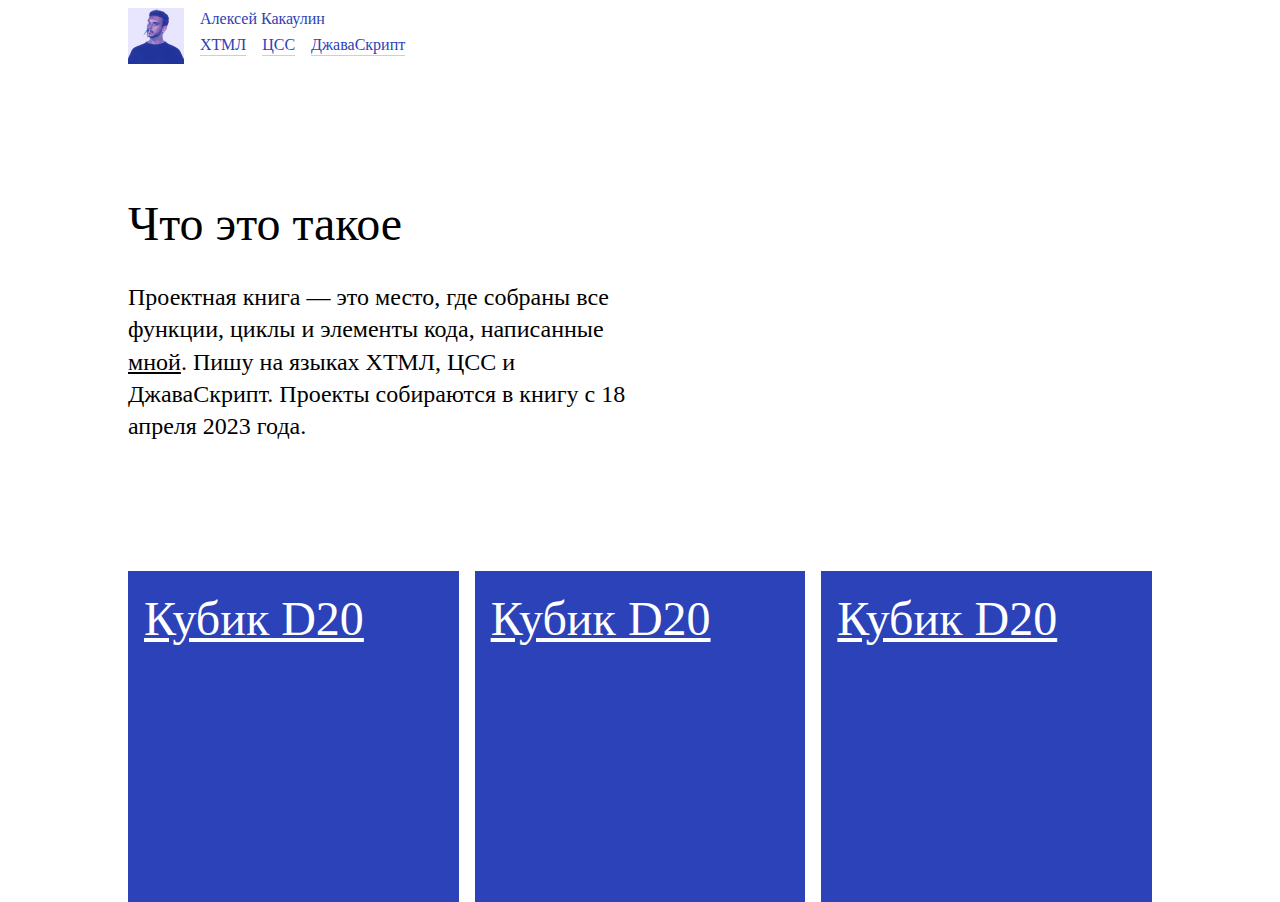
==== index.html @ 95527dc7 "Update index.html" ====
<!DOCTYPE HTML>
<html lang="ru">

    <head>
        <meta name="viewport" content="width=device-width, initial-scale=1">
        <meta charset="utf-8">
        <link rel="stylesheet" href="./style.css">
        <script src="./script.js"></script>

    </head>

    <body>

        <div class="header">

            <img src="./img/kakaulin-picture.png" class="avatar-pic">

            <div class="header-links">

                <p><b>Алексей Какаулин</b></p>

                <ul>
                    <li>ХТМЛ</li>
                    <li>ЦСС</li>
                    <li>ДжаваСкрипт</li>
                </ul>

            </div>

        </div>

        <div class="about-block">

            <h1>Что это такое</h1>

            <p>Проектная книга — это место, где собраны все функции, циклы и элементы кода, написанные <a href="https://t.me/kakaulin_alexey">мной</a>. Пишу на языках ХТМЛ, ЦСС и ДжаваСкрипт. Проекты собираются в книгу с 18 апреля 2023 года.</p>

        </div>

        <div class="tripple-project-block">
  
            <div class="responsive-block">

                <div class="content">
                    <h1><a href="">Кубик D20</a></h1>
                </div>

            </div>

            <div class="responsive-block">

                <div class="content">
                    <h1><a href="">Кубик D20</a></h1>
                </div>

            </div>

            <div class="responsive-block">

                <div class="content">
                    <h1><a href="">Кубик D20</a></h1>
                </div>

            </div>

        </div>

    </body>

</html>
---- style.css ----
/* Добавление шрифтов на страницу*/

@font-face {
    font-family: SF Mono;
    src: url("fonts/SFMonoLight.ttf");
    font-weight: 300;
    font-display: swap;
}

@font-face {
    font-family: SF Mono;
    src: url("fonts/SFMonoSemibold.ttf");
    font-weight: 700;
    font-display: swap;
}

body {
    margin: 8px 128px 0px 128px;
}

h1 {
    color: #000;
    font-family: SF Mono;
    font-size: 48px;
    font-style: normal;
    font-weight: 300;
    line-height: 135%;
    margin: 0px 0px 16px 0px;
}

p {
    color: #000;
    font-family: SF Mono;
    font-size: 24px;
    font-style: normal;
    font-weight: 300;
    line-height: 135%; /* 32.4px */
}

a {
    color: #000;
}

.header {
    display: flex;
    flex-direction: row;
    gap: 16px;
}

.header p, li {
    color: #2C42B8;
    font-family: SF Mono;
    font-size: 16px;
    font-style: normal;
    font-weight: 300;
    line-height: 135%;
    margin: 0px;
}

.header-links {
    display: flex;
    flex-direction: column;
    row-gap: 4px;
}

.header-links ul {
    list-style: none;
    margin: 0px;
    padding: 0px;
    display: flex;
    flex-direction: row;
    column-gap: 16px;
}

.header-links ul li {
    color: #2C42B8;
    text-decoration: none;
    border-bottom: 1px solid #CCC8FF;
}

.avatar-pic {
    width: 56px;
    height: 56px;
}

.about-block {
    margin-top: 128px;
    width: 50%;
}

.tripple-project-block {
    margin-top: 128px;
    display: flex;
    flex-direction: row;
    gap: 16px;
}

.responsive-block {
    position: relative;
    width: 100%;
}

/* Адаптивный квадратный блок ↓ */

.responsive-block::before {
    content: "";
    display: block;
    padding-top: 100%;
}

.content {
    position: absolute;
    padding: 16px;
    top: 0;
    left: 0;
    right: 0;
    bottom: 0;
    background-color: #2C42B8;
}

.content a {
    color: white;
}

/* Адаптивная верстка ↓ */

@media (max-width: 420px) {

    body {
        margin: 8px 24px 0px 24px;
    }

    .about-block {
        margin-top: 64px;
        width: 100%;
    }

    .tripple-project-block {
        margin-top: 64px;
        flex-direction: column;
    }

    h1 {
        font-size: 24px;
    }

    p {
        font-size: 12px;
    }

}
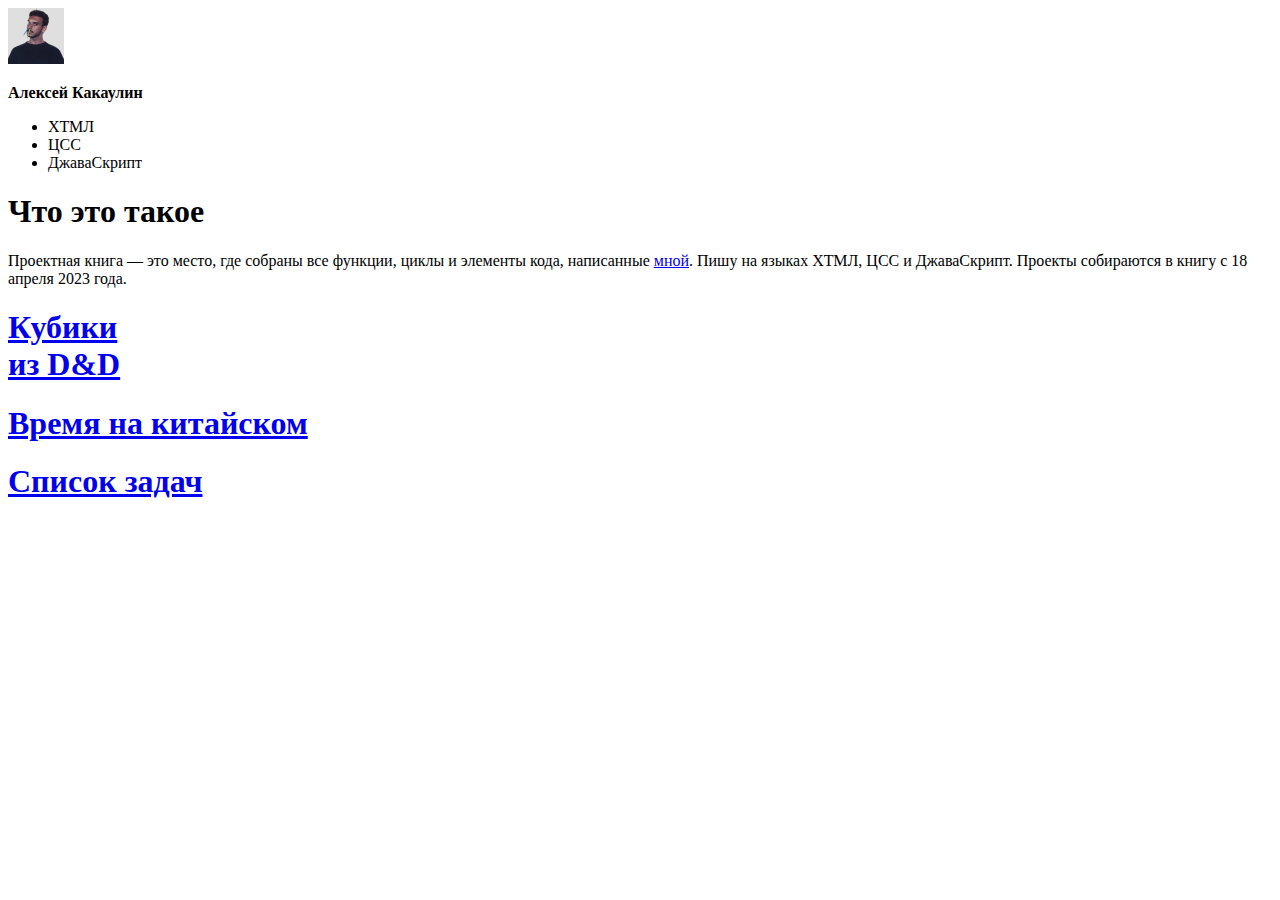
==== commit 40bfd2f2: "Update index.html" ====
--- a/index.html
+++ b/index.html
@@ -2,63 +2,68 @@
 <html lang="ru">
 
     <head>
+
         <meta name="viewport" content="width=device-width, initial-scale=1">
         <meta charset="utf-8">
-        <link rel="stylesheet" href="./style.css">
-        <script src="./script.js"></script>
+        <link rel="stylesheet" href="./styles/style.css">
+        <script src="./scripts/script.js"></script>
 
     </head>
 
     <body>
 
-        <div class="header">
+        <div class="first">
 
-            <img src="./img/kakaulin-picture.png" class="avatar-pic">
+            <div class="first_header">
 
-            <div class="header-links">
+                <a href="/Проектная книга (GitHub)/index.html"><img src="./img/kakaulin-avatar.jpg" class="first_header__avatar"></a>
+    
+                <div class="first_header__links">
+    
+                    <p><b>Алексей Какаулин</b></p>
+    
+                    <ul>
+                        <li>ХТМЛ</li>
+                        <li>ЦСС</li>
+                        <li>ДжаваСкрипт</li>
+                    </ul>
+    
+                </div>
+    
+            </div>
 
-                <p><b>Алексей Какаулин</b></p>
+            <div class="first_about">
 
-                <ul>
-                    <li>ХТМЛ</li>
-                    <li>ЦСС</li>
-                    <li>ДжаваСкрипт</li>
-                </ul>
-
+                <h1>Что это такое</h1>
+    
+                <p>Проектная книга — это место, где собраны все функции, циклы и элементы кода, написанные <a href="https://t.me/kakaulin_alexey">мной</a>. Пишу на языках ХТМЛ, ЦСС и ДжаваСкрипт. Проекты собираются в книгу с 18 апреля 2023 года.</p>
+    
             </div>
 
         </div>
 
-        <div class="about-block">
+        <div class="projects">
+  
+            <div class="projects_block">
 
-            <h1>Что это такое</h1>
-
-            <p>Проектная книга — это место, где собраны все функции, циклы и элементы кода, написанные <a href="https://t.me/kakaulin_alexey">мной</a>. Пишу на языках ХТМЛ, ЦСС и ДжаваСкрипт. Проекты собираются в книгу с 18 апреля 2023 года.</p>
-
-        </div>
-
-        <div class="tripple-project-block">
-  
-            <div class="responsive-block">
-
-                <div class="content">
-                    <h1><a href="">Кубик D20</a></h1>
+                <div class="projects_block__content" id="projects_block__dices">
+                    <h1><a href="/Проектная книга (GitHub)/dices.html">Кубики <br>из D&D</a></h1>
                 </div>
 
             </div>
 
-            <div class="responsive-block">
+            <div class="projects_block">
 
-                <div class="content">
-                    <h1><a href="">Кубик D20</a></h1>
+                <div class="projects_block__content" id="projects_block__chinese-time">
+                    <h1><a href="/Проектная книга (GitHub)/chinese-time.html">Время на китайском</a></h1>
                 </div>
 
             </div>
 
-            <div class="responsive-block">
+            <div class="projects_block">
 
-                <div class="content">
-                    <h1><a href="">Кубик D20</a></h1>
+                <div class="projects_block__content" id="projects_block__task-list">
+                    <h1><a href="/Проектная книга (GitHub)/task-list.html">Список задач</a></h1>
                 </div>
 
             </div>
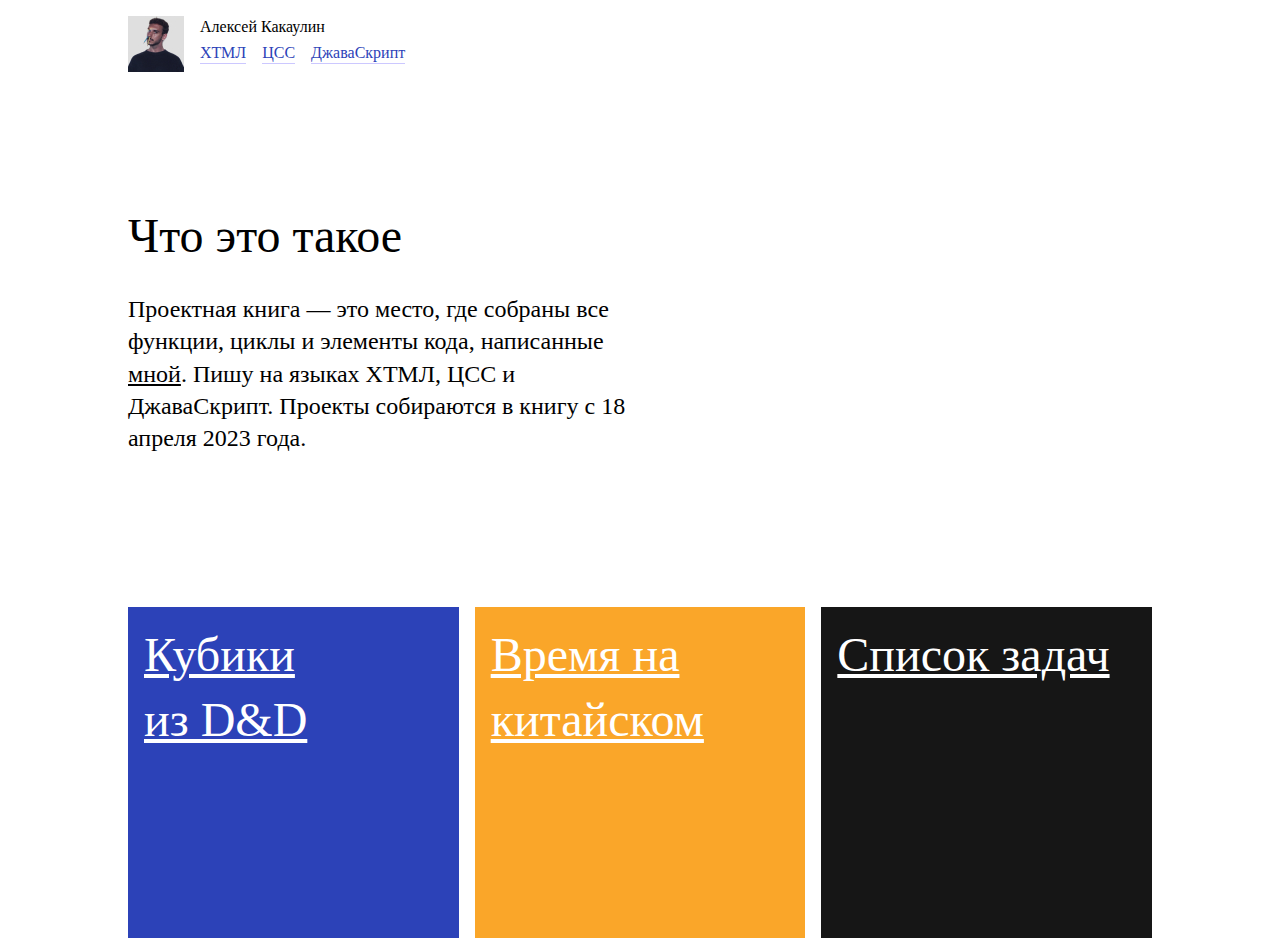
==== commit ab0d0856: "Update index.html" ====
--- a/index.html
+++ b/index.html
@@ -16,7 +16,7 @@
 
             <div class="first_header">
 
-                <a href="/Проектная книга (GitHub)/index.html"><img src="./img/kakaulin-avatar.jpg" class="first_header__avatar"></a>
+                <a href="index.html"><img src="./img/kakaulin-avatar.jpg" class="first_header__avatar"></a>
     
                 <div class="first_header__links">
     
@@ -47,7 +47,7 @@
             <div class="projects_block">
 
                 <div class="projects_block__content" id="projects_block__dices">
-                    <h1><a href="/Проектная книга (GitHub)/dices.html">Кубики <br>из D&D</a></h1>
+                    <h1><a href="dices.html">Кубики <br>из D&D</a></h1>
                 </div>
 
             </div>
@@ -55,7 +55,7 @@
             <div class="projects_block">
 
                 <div class="projects_block__content" id="projects_block__chinese-time">
-                    <h1><a href="/Проектная книга (GitHub)/chinese-time.html">Время на китайском</a></h1>
+                    <h1><a href="chinese-time.html">Время на китайском</a></h1>
                 </div>
 
             </div>
@@ -63,7 +63,7 @@
             <div class="projects_block">
 
                 <div class="projects_block__content" id="projects_block__task-list">
-                    <h1><a href="/Проектная книга (GitHub)/task-list.html">Список задач</a></h1>
+                    <h1><a href="task-list.html">Список задач</a></h1>
                 </div>
 
             </div>
--- a/styles/style.css
+++ b/styles/style.css
@@ -0,0 +1,393 @@
+/* Шрифты ↓ */
+
+@font-face {
+    font-family: Nodesto Cyrillic;
+    src: url("fonts/NodestoCyrillicRegular.ttf");
+    font-weight: bold;
+    font-display: swap;
+}
+
+@font-face {
+    font-family: SF Mono;
+    src: url("fonts/SFMonoLight.ttf");
+    font-weight: 300;
+    font-display: swap;
+}
+
+@font-face {
+    font-family: SF Mono;
+    src: url("fonts/SFMonoSemibold.ttf");
+    font-weight: 700;
+    font-display: swap;
+}
+
+/* Стили html-тегов ↓ */
+
+body {
+    margin: 0px;
+}
+
+h1 {
+    color: #000;
+    font-family: SF Mono;
+    font-size: 48px;
+    font-style: normal;
+    font-weight: 300;
+    line-height: 135%;
+    margin: 0px 0px 16px 0px;
+}
+
+p {
+    color: #000;
+    font-family: SF Mono;
+    font-size: 24px;
+    font-style: normal;
+    font-weight: 300;
+    line-height: 135%; /* 32.4px */
+}
+
+ul {
+    list-style: none;
+}
+
+li {
+    color: #ffffff;
+    font-family: SF Mono;
+    font-size: 16px;
+    font-style: normal;
+    font-weight: 300;
+    line-height: 135%;
+    margin: 0px;
+}
+
+button {
+    font-family: SF Mono;
+    font-weight: 300;
+    font-size: 24px;
+    color: #ffffff;
+    padding: 16px 32px;
+    align-items: center;
+    border: none;
+    background-color: #2C42B8;
+}
+
+/* Стили классов ↓ */
+
+.first {
+    display: flex;
+    flex-direction: column;
+    padding: 16px 128px 128px 128px;
+}
+
+.first_header {
+    display: flex;
+    flex-direction: row;
+    gap: 16px;
+}
+
+.first_header p {
+    color: #000000;
+    font-family: SF Mono;
+    font-size: 16px;
+    font-style: normal;
+    font-weight: 300;
+    line-height: 135%;
+    margin: 0px;
+}
+
+.first_header__links {
+    display: flex;
+    flex-direction: column;
+    row-gap: 4px;
+}
+
+.first_header__links ul {
+    list-style: none;
+    margin: 0px;
+    padding: 0px;
+    display: flex;
+    flex-direction: row;
+    column-gap: 16px;
+}
+
+.first_header__links ul li {
+    color: #2C42B8;
+    text-decoration: none;
+    border-bottom: 1px solid #CCC8FF;
+}
+
+.first_header__avatar {
+    width: 56px;
+    height: 56px;
+}
+
+.first_about {
+    margin-top: 128px;
+    width: 50%;
+}
+
+.first_about h1 {
+    color: #000;
+}
+
+.first_about p {
+    color: #000;
+}
+
+.first_about a {
+    color: #000;
+}
+
+/*  Стили для главной страницы ↓  */
+
+.projects {
+    margin: 0px 128px 0px 128px;
+    display: flex;
+    flex-direction: row;
+    gap: 16px;
+}
+
+.projects_block {
+    position: relative;
+    width: 100%;
+}
+
+.projects_block::before {
+    content: "";
+    display: block;
+    padding-top: 100%;
+}
+
+.projects_block__content {
+    position: absolute;
+    padding: 16px;
+    top: 0;
+    left: 0;
+    right: 0;
+    bottom: 0;
+    background-color: #626992;
+}
+
+.projects_block__content a {
+    color: white;
+}
+
+#projects_block__dices {
+    background-color: #2C42B8;
+}
+
+#projects_block__chinese-time {
+    background-color: #FAA629;
+}
+
+#projects_block__task-list {
+    background-color: #161616;
+}
+
+/* Стили для страницы: «Кубики из D&D» ↓ */
+
+#dices {
+    background-color: #2C42B8;
+}
+
+#dices_header {
+    display: flex;
+    flex-direction: row;
+    gap: 16px;
+}
+
+#dices_header__links {
+    display: flex;
+    flex-direction: column;
+    row-gap: 4px;
+}
+
+#dices_header__links p {
+    color: #ffffff;
+    font-family: SF Mono;
+    font-size: 16px;
+    font-style: normal;
+    font-weight: 300;
+    line-height: 135%;
+    margin: 0px;
+}
+
+#dices_header__links ul {
+    margin: 0px;
+    padding: 0px;
+    display: flex;
+    flex-direction: row;
+    column-gap: 16px;
+}
+
+#dices_header__links ul li {
+    color: #ffffff;
+    text-decoration: none;
+    border-bottom: 1px solid #ffffff;
+}
+
+#dices_about {
+    margin-top: 128px;
+    width: 50%;
+}
+
+#dices_about h1{
+    color: #ffffff;
+}
+
+#dices_about p{
+    color: #ffffff;
+}
+
+#dices_about a{
+    color: #ffffff;
+}
+
+
+/*
+
+.d20-block {
+    width: 25%;
+    padding: 96px 0px 64px 128px;
+    display: flex;
+    flex-direction: column;
+    gap: 32px;
+}
+
+.d20 {
+    display: flex;
+    width: 100%;
+    height: 100%;
+}
+
+.answer {
+    width: 400px;
+	height: 250px;
+    margin: auto;
+
+    color: #2C42B8;
+    font-family: Nodesto Cyrillic;
+    font-size: 96px;
+    z-index: 1;
+    text-align: center;
+	
+}
+
+*/
+
+/* Стили для страницы: «Время на китайском» ↓ */
+
+#chinese-time {
+    background-color: #FAA629;
+}
+
+#chinese-time_header__links p {
+    color: #ffffff;
+    font-family: SF Mono;
+    font-size: 16px;
+    font-style: normal;
+    font-weight: 300;
+    line-height: 135%;
+    margin: 0px;
+}
+
+#chinese-time_header__links ul {
+    margin: 0px;
+    padding: 0px;
+    display: flex;
+    flex-direction: row;
+    column-gap: 16px;
+}
+
+#chinese-time_header__links ul li {
+    color: #ffffff;
+    text-decoration: none;
+    border-bottom: 1px solid #ffffff;
+}
+
+#chinese-time_about h1{
+    color: #ffffff;
+}
+
+#chinese-time_about p{
+    color: #ffffff;
+}
+
+#chinese-time_about a{
+    color: #ffffff;
+}
+
+/* Стили для страницы: Список задач ↓ */
+
+#task-list {
+    background-color: #161616;
+}
+
+#task-list_header__links p {
+    color: #ffffff;
+    font-family: SF Mono;
+    font-size: 16px;
+    font-style: normal;
+    font-weight: 300;
+    line-height: 135%;
+    margin: 0px;
+}
+
+#task-list_header__links ul {
+    margin: 0px;
+    padding: 0px;
+    display: flex;
+    flex-direction: row;
+    column-gap: 16px;
+}
+
+#task-list_header__links ul li {
+    color: #ffffff;
+    text-decoration: none;
+    border-bottom: 1px solid #ffffff;
+}
+
+#task-list_about h1{
+    color: #ffffff;
+}
+
+#task-list_about p{
+    color: #ffffff;
+}
+
+#task-list_about a{
+    color: #ffffff;
+}
+
+
+/* Адаптивная верстка ↓ */
+
+@media (max-width: 420px) {
+
+    body {
+        margin: 8px 24px 0px 24px;
+    }
+
+    .about-block {
+        margin-top: 64px;
+        width: 100%;
+    }
+
+    .tripple-project-block {
+        margin-top: 64px;
+        flex-direction: column;
+    }
+
+    h1 {
+        font-size: 24px;
+    }
+
+    p {
+        font-size: 12px;
+    }
+
+}
+
+
+
+
